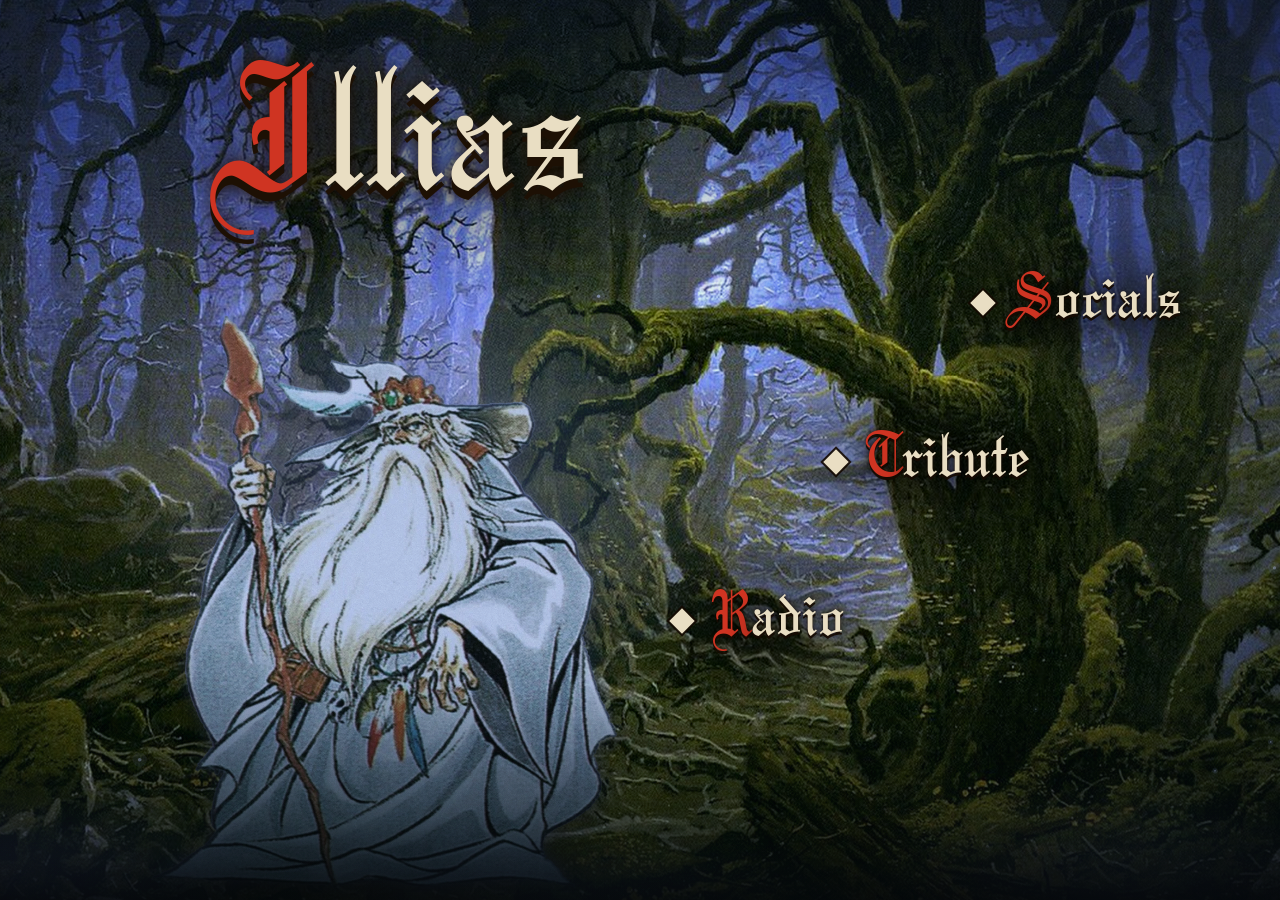
==== index.html @ f25bc2ce "Initial commit: Illias website Co-Authored-By: Claude Opus 4.6 <noreply@anthropic.com>" ====
<!DOCTYPE html>
<html lang="en">
<head>
<meta charset="utf-8">
<meta name="viewport" content="width=device-width, initial-scale=1">
<title>Illias</title>
<meta name="description" content="Illias — choose thy path.">
<style>
@font-face {
  font-family: "Olde English";
  src: url("[data-uri]") format("woff");
  font-weight: 400; font-style: normal; font-display: block;
}
/* ------------------------------------------------------------------
   ILLIAS — landing page
   Palette is pulled from the painting and from manuscript pigments:
   mist violet, moss, bark, aged vellum, and minium (rubric red).
------------------------------------------------------------------- */
:root {
  --mist:   #8f9bea;
  --moss:   #5d6a2a;
  --bark:   #0b0f0c;
  --vellum: #e9dec3;   /* aged paper white */
  --vellum-lit: #fbf3dc;
  --minium: #cf3422;   /* rubric red for the first letter of each word */
  --minium-lit: #f0482f;

  --scribe: "Olde English", "Old English Text MT", "Luminari", "Apple Chancery", fantasy, serif;

  /* wizard box is square; 72% of the frame height, 7% in from the left — as in the Figma mock */
  --wz: min(72vh, 46vw);
  --wz-left: 7vw;

  /* pointer parallax, -1..1, written by the script */
  --mx: 0; --my: 0;
}

* { box-sizing: border-box; }
html, body { height: 100%; margin: 0; background: var(--bark); overflow: hidden; }
body { font-family: var(--scribe); color: var(--vellum); -webkit-font-smoothing: antialiased; }

.scene { position: fixed; inset: 0; overflow: hidden; isolation: isolate; }
.layer { position: absolute; inset: 0; pointer-events: none; }

/* ---------- forest plate ---------- */
.forest {
  inset: -3%;
  background: url("[data-uri]") 38% 60% / cover no-repeat;
  transform: translate3d(calc(var(--mx) * -9px), calc(var(--my) * -6px), 0);
  filter: saturate(1.06) contrast(1.04) brightness(.94);
}

/* mist glowing behind the wizard's head and shoulders — the light his rim is graded for */
.backlight {
  background: radial-gradient(ellipse 32% 40% at calc(var(--wz-left) + var(--wz) * .56) calc(100% - var(--wz) * .70),
              rgba(160, 176, 255, .34), rgba(120, 140, 240, .10) 55%, transparent 75%);
  mix-blend-mode: screen;
}

/* ---------- wizard ---------- */
.wizard {
  position: absolute; left: var(--wz-left); bottom: 0;
  width: var(--wz); height: var(--wz);
  transform: translate3d(calc(var(--mx) * 12px), calc(var(--my) * 7px), 0);
  pointer-events: none;
}
.wizard .shadow {
  position: absolute; left: 14%; right: 6%; bottom: -1%; height: 13%;
  background: radial-gradient(closest-side, rgba(2, 5, 3, .82), rgba(2, 5, 3, .45) 55%, transparent);
  filter: blur(6px);
  animation: shadow-breathe 8s ease-in-out infinite;
}
.wizard img {
  position: absolute; inset: 0; width: 100%; height: 100%; display: block;
  filter: drop-shadow(0 0 .9vh rgba(150, 168, 255, .20)) drop-shadow(0 1.6vh 1.6vh rgba(0, 0, 0, .40));
  animation: hover 8s ease-in-out infinite;
  -webkit-user-drag: none; user-select: none;
}
@keyframes hover          { 0%, 100% { transform: translateY(0); } 50% { transform: translateY(-1.1%); } }
@keyframes shadow-breathe { 0%, 100% { transform: scale(1); opacity: 1; } 50% { transform: scale(.94); opacity: .82; } }

/* ---------- things in front of him: ground fog + the dark of the forest floor ---------- */
.fog { overflow: hidden; }
.fog i {
  position: absolute; bottom: -8vh; left: -30%; width: 160%; height: 34vh;
  background:
    radial-gradient(ellipse 22% 46% at 18% 70%, rgba(150, 165, 235, .30), transparent 70%),
    radial-gradient(ellipse 26% 40% at 46% 78%, rgba(120, 140, 215, .24), transparent 70%),
    radial-gradient(ellipse 20% 50% at 74% 72%, rgba(150, 170, 230, .20), transparent 70%);
  filter: blur(14px);
  animation: drift 46s linear infinite alternate;
}
.fog i + i { bottom: -12vh; opacity: .8; animation-duration: 70s; animation-direction: alternate-reverse; }
@keyframes drift { from { transform: translateX(-6%); } to { transform: translateX(6%); } }

.floor { background: linear-gradient(to top, rgba(4, 8, 5, .86) 0, rgba(4, 8, 5, .38) 9%, transparent 24%); }

/* ---------- one grade over everything, so plate and figure share the same air ---------- */
.grade {
  background:
    radial-gradient(ellipse 85% 80% at 42% 46%, transparent 38%, rgba(3, 5, 12, .62) 100%),
    linear-gradient(to bottom, rgba(10, 12, 30, .40), transparent 30%);
}
.wash  { background: #2c3a7a; mix-blend-mode: soft-light; opacity: .27; }
.grain {
  inset: -50%;
  background-image: url("data:image/svg+xml;utf8,<svg xmlns='http://www.w3.org/2000/svg' width='220' height='220'><filter id='n'><feTurbulence type='fractalNoise' baseFrequency='.9' numOctaves='2' stitchTiles='stitch'/><feColorMatrix values='0 0 0 0 .5  0 0 0 0 .5  0 0 0 0 .5  0 0 0 .9 0'/></filter><rect width='100%' height='100%' filter='url(%23n)'/></svg>");
  mix-blend-mode: overlay; opacity: .22;
}
canvas.motes { position: absolute; inset: 0; width: 100%; height: 100%; pointer-events: none; }

/* ---------- title ---------- */
.title {
  position: absolute; margin: 0;
  left: calc(var(--wz-left) + var(--wz) * .14); width: calc(var(--wz) * .80);
  top: 3vh;
  display: flex; justify-content: center;
  font-weight: 400; font-size: calc(var(--wz) * .33); line-height: 1; white-space: nowrap;
  transform: translate3d(calc(var(--mx) * 5px), calc(var(--my) * 3px), 0);
  filter: drop-shadow(0 .05em 0 #1d1004) drop-shadow(0 0 .04em #1d1004) drop-shadow(0 .12em .3em rgba(0, 0, 0, .75));
}
.title span { padding: .12em .14em .2em; color: var(--vellum); }
.title b, .way b { font-weight: 400; color: var(--minium); }

/* ---------- the three ways, rising on a diagonal from his open hand ---------- */
.ways {
  position: absolute; margin: 0; padding: 0; list-style: none;
  left: calc(var(--wz-left) + var(--wz) * .955); right: 6vw;
  top: 25vh; bottom: 22vh;
  display: grid; grid-template: repeat(3, minmax(0, 1fr)) / repeat(3, minmax(0, 1fr));
  font-size: min(9.6vh, 5.4vw);
  transform: translate3d(calc(var(--mx) * 16px), calc(var(--my) * 10px), 0);
}
.ways li:nth-child(1) { grid-area: 3 / 1; justify-self: start;  align-self: center; }
.ways li:nth-child(2) { grid-area: 2 / 2; justify-self: center; align-self: center; }
.ways li:nth-child(3) { grid-area: 1 / 3; justify-self: end;    align-self: center; }

.way {
  --p: 0;                                   /* 0 = far from the cursor, 1 = on it */
  position: relative; display: inline-flex; align-items: center; gap: .3em;
  padding: .18em .3em .22em; white-space: nowrap;
  color: inherit; text-decoration: none; line-height: 1; outline: none;
  transform: translate3d(0, calc(var(--p) * -.14em), 0) scale(calc(1 + var(--p) * .30)) rotate(calc(var(--p) * -2deg));
  will-change: transform;
}
.way::before {                              /* soft dark behind the word so it reads over branches */
  content: ""; position: absolute; inset: -45% -22%; z-index: -1;
  background: radial-gradient(closest-side, rgba(4, 7, 9, .66), rgba(4, 7, 9, .30) 60%, transparent);
  opacity: calc(.75 + var(--p) * .25);
}
.way .gem {
  flex: none; width: .26em; height: .26em;
  background: color-mix(in srgb, var(--vellum), var(--minium-lit) calc(var(--p) * 100%));
  box-shadow: 0 0 0 .03em rgba(20, 10, 2, .9), 0 0 calc(var(--p) * .7em) rgba(255, 90, 60, calc(var(--p) * .9));
  transform: rotate(calc(45deg + var(--p) * 180deg)) scale(calc(1 + var(--p) * .55));
}
.way .word {
  color: color-mix(in srgb, var(--vellum), var(--vellum-lit) calc(var(--p) * 100%));
  letter-spacing: calc(var(--p) * .035em);
  text-shadow:
    0 .04em 0 rgba(22, 11, 2, .95),
    0 0 .06em rgba(22, 11, 2, .9),
    0 0 calc(.1em + var(--p) * .5em) rgba(255, 232, 190, calc(var(--p) * .6)),
    0 .1em .35em rgba(0, 0, 0, .85);
}
.way b { color: color-mix(in srgb, var(--minium), var(--minium-lit) calc(var(--p) * 100%)); }
.way .rule {                                /* red rule that draws itself in under the word */
  position: absolute; left: .78em; right: .25em; bottom: .02em; height: .045em;
  background: linear-gradient(90deg, var(--minium-lit), var(--minium) 70%, transparent);
  box-shadow: 0 0 .25em rgba(255, 80, 50, .55);
  transform: scaleX(var(--p)); transform-origin: left center; opacity: calc(var(--p) * 1.4);
}
.way:focus-visible .word { text-decoration: underline; text-decoration-thickness: .04em; text-underline-offset: .14em; }

/* ---------- arrival: plate, then the wizard, then the name is inked, then the ways rise ---------- */
.forest, .backlight, .wizard, .title, .ways li, .fog { opacity: 0; }
.ready .forest    { animation: fade 1.4s ease-out forwards; }
.ready .backlight { animation: fade 2s .5s ease-out forwards; }
.ready .fog       { animation: fade 2.4s .6s ease-out forwards; }
.ready .wizard    { animation: arrive 1.5s .35s cubic-bezier(.2, .7, .2, 1) forwards; }
.ready .title     { animation: ink 1.5s 1.1s cubic-bezier(.6, 0, .3, 1) forwards; }
.ready .ways li   { animation: rise .9s cubic-bezier(.2, .8, .2, 1) forwards; }
.ready .ways li:nth-child(1) { animation-delay: 2.0s; }
.ready .ways li:nth-child(2) { animation-delay: 2.22s; }
.ready .ways li:nth-child(3) { animation-delay: 2.44s; }
@keyframes fade   { to { opacity: 1; } }
@keyframes arrive { from { opacity: 0; translate: 0 2.5vh; filter: blur(6px) brightness(1.5); } to { opacity: 1; translate: 0 0; filter: none; } }
@keyframes ink    { from { opacity: 1; clip-path: inset(-30% 100% -30% -10%); } to { opacity: 1; clip-path: inset(-30% -10% -30% -10%); } }
@keyframes rise   { from { opacity: 0; translate: -1.2em 1em; filter: blur(4px); } to { opacity: 1; translate: 0 0; filter: none; } }

/* ---------- tall screens / phones: name on top, the diagonal under it, wizard at the foot ---------- */
@media (max-aspect-ratio: 1/1) {
  :root { --wz: min(104vw, 58vh); --wz-left: calc(50vw - var(--wz) * .545); }
  .forest { background-position: 34% 60%; }
  .title  { left: 0; width: 100vw; top: 3.5vh; font-size: min(31vw, 16vh); }
  .ways   { left: 6vw; right: 6vw; top: 21vh; bottom: calc(var(--wz) * .86); font-size: min(12vw, 7vh); }
}

@media (prefers-reduced-motion: reduce) {
  .forest, .backlight, .wizard, .title, .ways li, .fog { opacity: 1; animation: none !important; }
  .wizard img, .wizard .shadow, .fog i { animation: none !important; }
  .forest, .wizard, .title, .ways { transform: none; }
  .way { transform: none; }
}
</style>
</head>
<body>
<main class="scene">
  <div class="layer forest"></div>
  <div class="layer backlight"></div>

  <div class="wizard">
    <div class="shadow"></div>
    <img src="[data-uri]" alt="An old wizard in pale robes, leaning on a tall carved staff" draggable="false">
  </div>

  <div class="layer fog"><i></i><i></i></div>
  <div class="layer floor"></div>
  <div class="layer grade"></div>
  <div class="layer wash"></div>
  <div class="layer grain"></div>
  <canvas class="motes" aria-hidden="true"></canvas>

  <h1 class="title"><span><b>I</b>llias</span></h1>

  <nav aria-label="Destinations">
    <ul class="ways">
      <li><a class="way" href="radio.html"><i class="gem"></i><span class="word"><b>R</b>adio</span><i class="rule"></i></a></li>
      <li><a class="way" href="tribute.html"><i class="gem"></i><span class="word"><b>T</b>ribute</span><i class="rule"></i></a></li>
      <li><a class="way" href="socials.html"><i class="gem"></i><span class="word"><b>S</b>ocials</span><i class="rule"></i></a></li>
    </ul>
  </nav>
</main>

<script>
(() => {
  const root = document.documentElement;
  const ways = [...document.querySelectorAll('.way')].map(el => ({ el, p: 0, target: 0, focus: false }));
  const calm = matchMedia('(prefers-reduced-motion: reduce)').matches;

  /* ---- arrival: wait for the wizard so nothing pops in late ---- */
  const wiz = document.querySelector('.wizard img');
  const go = () => document.body.classList.add('ready');
  (wiz.decode ? wiz.decode() : Promise.resolve()).then(go, go);
  setTimeout(go, 2500);

  /* ---- pointer: parallax + how near each way is ---- */
  let px = -9999, py = -9999, mx = 0, my = 0, tmx = 0, tmy = 0;
  const reach = () => Math.max(170, Math.min(innerWidth, innerHeight) * 0.27);
  addEventListener('pointermove', e => {
    px = e.clientX; py = e.clientY;
    tmx = (px / innerWidth) * 2 - 1; tmy = (py / innerHeight) * 2 - 1;
  }, { passive: true });
  const away = () => { px = py = -9999; tmx = tmy = 0; };
  document.addEventListener('pointerleave', away);
  addEventListener('blur', away);
  addEventListener('pointerup', e => { if (e.pointerType !== 'mouse') away(); });
  ways.forEach(w => {
    w.el.addEventListener('focus', () => { w.focus = w.el.matches(':focus-visible'); });
    w.el.addEventListener('blur',  () => { w.focus = false; });
  });

  /* ---- motes: a few drifting in the mist, and pale ones shed by whichever way you are near ---- */
  const cv = document.querySelector('canvas.motes'), ctx = cv.getContext('2d');
  let W = 0, H = 0, dpr = 1;
  const size = () => {
    dpr = Math.min(devicePixelRatio || 1, 2);
    W = innerWidth; H = innerHeight;
    cv.width = W * dpr; cv.height = H * dpr; ctx.setTransform(dpr, 0, 0, dpr, 0, 0);
  };
  size(); addEventListener('resize', size);
  const rnd = (a, b) => a + Math.random() * (b - a);
  const drifters = Array.from({ length: calm ? 0 : 28 }, () => ({
    x: rnd(0, 1), y: rnd(.15, .95), r: rnd(.6, 1.9), s: rnd(.004, .012), ph: rnd(0, 6.28), tw: rnd(.4, 1.1)
  }));
  const sparks = [];

  let last = performance.now();
  function frame(now) {
    const dt = Math.min((now - last) / 1000, .05); last = now;

    mx += (tmx - mx) * Math.min(1, dt * 4); my += (tmy - my) * Math.min(1, dt * 4);
    if (!calm) { root.style.setProperty('--mx', mx.toFixed(4)); root.style.setProperty('--my', my.toFixed(4)); }

    const R = reach();
    for (const w of ways) {
      const b = w.el.getBoundingClientRect();
      const dx = Math.max(b.left - px, 0, px - b.right), dy = Math.max(b.top - py, 0, py - b.bottom);
      const near = Math.max(0, 1 - Math.hypot(dx, dy) / R);
      w.target = w.focus ? 1 : near * near * (3 - 2 * near);            // smoothstep
      w.p += (w.target - w.p) * Math.min(1, dt * (w.target > w.p ? 9 : 5));
      w.el.style.setProperty('--p', w.p.toFixed(3));
      if (!calm && w.p > .25 && sparks.length < 150 && Math.random() < w.p * dt * 26) {
        sparks.push({ x: rnd(b.left, b.right), y: rnd(b.top + b.height * .3, b.bottom),
                      vx: rnd(-14, 14), vy: rnd(-46, -16), life: 0, max: rnd(.7, 1.5), r: rnd(.7, 2) });
      }
    }

    ctx.clearRect(0, 0, W, H);
    ctx.globalCompositeOperation = 'lighter';
    for (const d of drifters) {
      d.y -= d.s * dt; d.x += Math.sin(now / 1000 * d.tw + d.ph) * .0002;
      if (d.y < .1) { d.y = .97; d.x = rnd(0, 1); }
      const a = (.35 + .35 * Math.sin(now / 1000 * d.tw * 1.7 + d.ph)) * .7;
      const x = d.x * W + mx * 14 * d.r, y = d.y * H + my * 9 * d.r;
      ctx.fillStyle = `rgba(190,205,255,${a.toFixed(3)})`;
      ctx.beginPath(); ctx.arc(x, y, d.r, 0, 6.283); ctx.fill();
      ctx.fillStyle = `rgba(150,170,255,${(a * .22).toFixed(3)})`;
      ctx.beginPath(); ctx.arc(x, y, d.r * 4, 0, 6.283); ctx.fill();
    }
    for (let i = sparks.length - 1; i >= 0; i--) {
      const s = sparks[i]; s.life += dt;
      if (s.life > s.max) { sparks.splice(i, 1); continue; }
      s.x += s.vx * dt; s.y += s.vy * dt; s.vy -= 10 * dt;
      const k = s.life / s.max, a = Math.sin(k * Math.PI);
      ctx.fillStyle = `rgba(255,238,205,${(a * .9).toFixed(3)})`;
      ctx.beginPath(); ctx.arc(s.x, s.y, s.r * (1 - k * .5), 0, 6.283); ctx.fill();
      ctx.fillStyle = `rgba(255,120,80,${(a * .18).toFixed(3)})`;
      ctx.beginPath(); ctx.arc(s.x, s.y, s.r * 4.5, 0, 6.283); ctx.fill();
    }
    requestAnimationFrame(frame);
  }
  requestAnimationFrame(frame);
})();
</script>
</body>
</html>
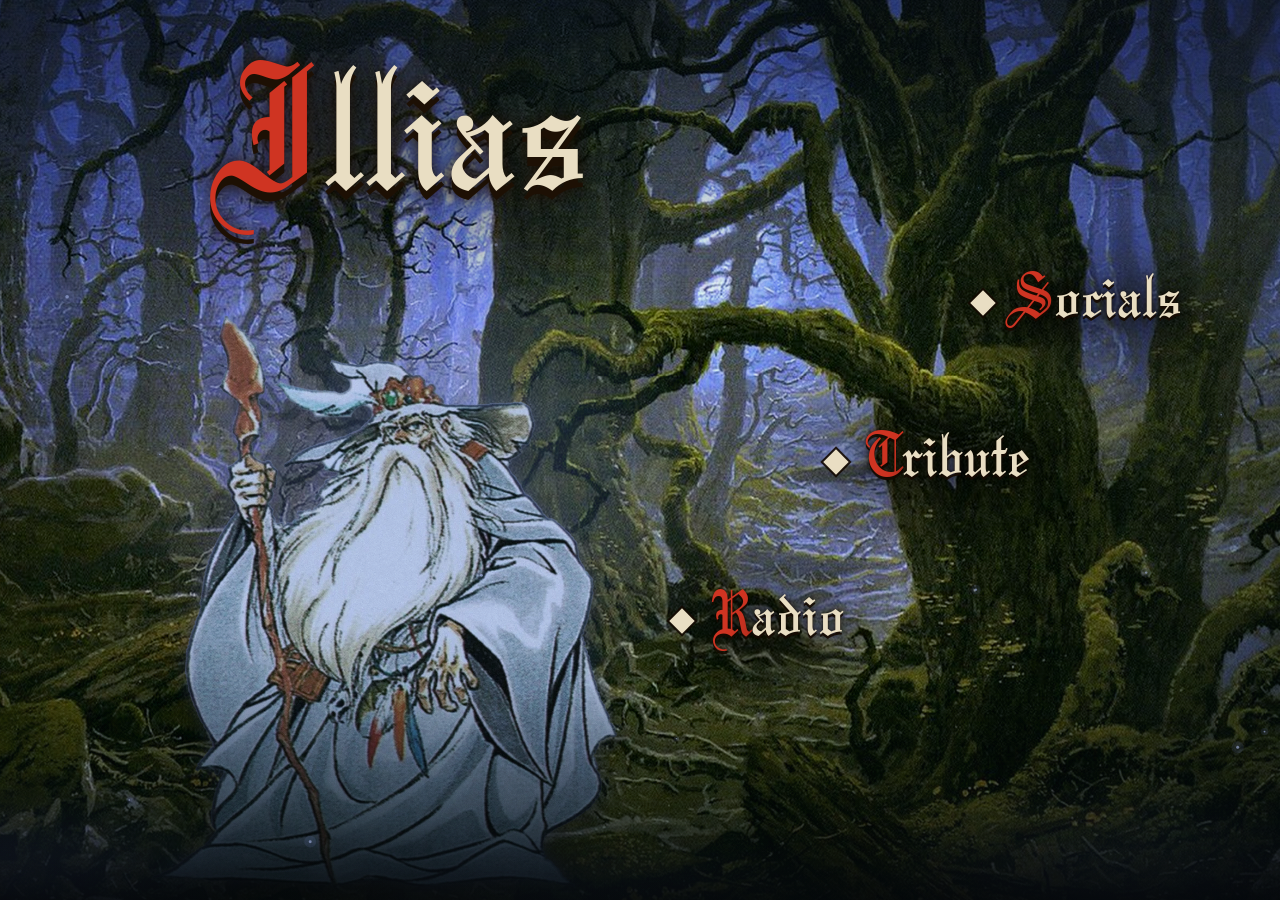
==== commit cd0b43f4: "Add medieval hand cursors to the whole site Co-Authored-By: Claude Opus 4.6 <noreply@anthropic.com>" ====
--- a/index.html
+++ b/index.html
@@ -5,6 +5,7 @@
 <meta name="viewport" content="width=device-width, initial-scale=1">
 <title>Illias</title>
 <meta name="description" content="Illias — choose thy path.">
+<link rel="stylesheet" href="cursors.css">
 <style>
 @font-face {
   font-family: "Olde English";
--- a/cursors.css
+++ b/cursors.css
@@ -0,0 +1,4 @@
+/* ---------- medieval hand cursors ---------- */
+*, *::before, *::after { cursor: url("cutouts/hand-default.png") 4 2, default; }
+a, button, [role="button"], input[type="submit"], .clickable, summary, .way { cursor: url("cutouts/hand-pointer.png") 4 2, pointer; }
+a:active, button:active, [role="button"]:active, .clickable:active, summary:active, .way:active { cursor: url("cutouts/hand-grab.png") 4 2, grabbing; }
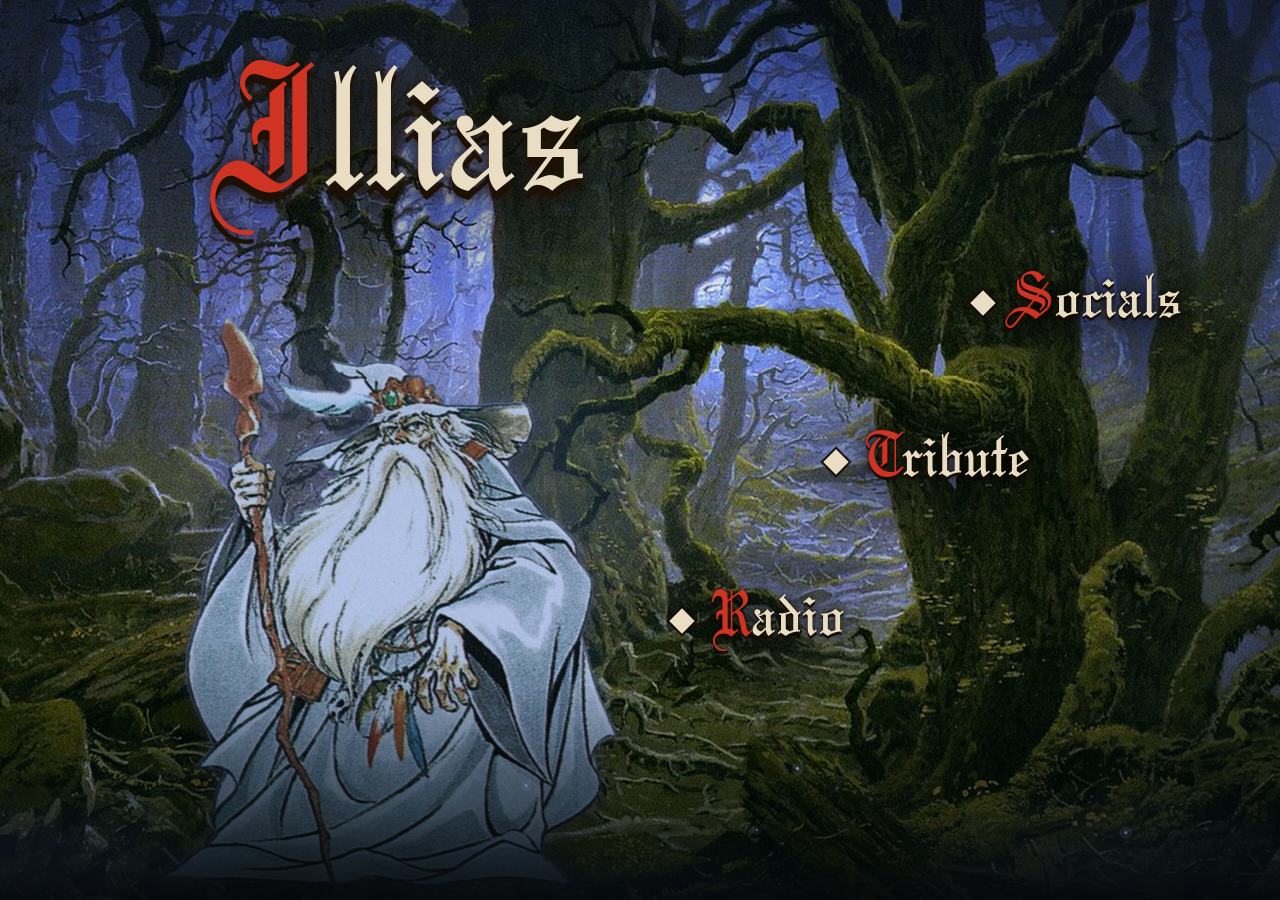
==== commit 59381306: "Smooth the tribute page turn and the landing page menu Tribute: clip the lifting leaf with transform" ====
--- a/index.html
+++ b/index.html
@@ -88,7 +88,7 @@
     radial-gradient(ellipse 22% 46% at 18% 70%, rgba(150, 165, 235, .30), transparent 70%),
     radial-gradient(ellipse 26% 40% at 46% 78%, rgba(120, 140, 215, .24), transparent 70%),
     radial-gradient(ellipse 20% 50% at 74% 72%, rgba(150, 170, 230, .20), transparent 70%);
-  filter: blur(14px);
+  will-change: transform;                 /* soft gradients already; a blur filter on top only cost frames */
   animation: drift 46s linear infinite alternate;
 }
 .fog i + i { bottom: -12vh; opacity: .8; animation-duration: 70s; animation-direction: alternate-reverse; }
@@ -156,14 +156,21 @@
   transform: rotate(calc(45deg + var(--p) * 180deg)) scale(calc(1 + var(--p) * .55));
 }
 .way .word {
+  position: relative;
   color: color-mix(in srgb, var(--vellum), var(--vellum-lit) calc(var(--p) * 100%));
   letter-spacing: calc(var(--p) * .035em);
   text-shadow:
     0 .04em 0 rgba(22, 11, 2, .95),
-    0 0 .06em rgba(22, 11, 2, .9),
-    0 0 calc(.1em + var(--p) * .5em) rgba(255, 232, 190, calc(var(--p) * .6)),
-    0 .1em .35em rgba(0, 0, 0, .85);
-}
+    0 0 .06em rgba(22, 11, 2, .9);
+}
+/* the two wide, soft shadows are painted once on their own layers (a copy of the word, shadow only)
+   instead of being re-blurred every frame the cursor is near */
+.way .word::before, .way .word::after {
+  content: attr(data-t); position: absolute; left: 0; top: 0; z-index: -1;
+  color: transparent; letter-spacing: 0; pointer-events: none; will-change: opacity;
+}
+.way .word::before { text-shadow: 0 .1em .35em rgba(0, 0, 0, .85); }
+.way .word::after  { text-shadow: 0 0 .6em rgba(255, 232, 190, .6); opacity: var(--p); }
 .way b { color: color-mix(in srgb, var(--minium), var(--minium-lit) calc(var(--p) * 100%)); }
 .way .rule {                                /* red rule that draws itself in under the word */
   position: absolute; left: .78em; right: .25em; bottom: .02em; height: .045em;
@@ -226,9 +233,9 @@
 
   <nav aria-label="Destinations">
     <ul class="ways">
-      <li><a class="way" href="radio.html"><i class="gem"></i><span class="word"><b>R</b>adio</span><i class="rule"></i></a></li>
-      <li><a class="way" href="tribute.html"><i class="gem"></i><span class="word"><b>T</b>ribute</span><i class="rule"></i></a></li>
-      <li><a class="way" href="socials.html"><i class="gem"></i><span class="word"><b>S</b>ocials</span><i class="rule"></i></a></li>
+      <li><a class="way" href="radio.html"><i class="gem"></i><span class="word" data-t="Radio"><b>R</b>adio</span><i class="rule"></i></a></li>
+      <li><a class="way" href="tribute.html"><i class="gem"></i><span class="word" data-t="Tribute"><b>T</b>ribute</span><i class="rule"></i></a></li>
+      <li><a class="way" href="socials.html"><i class="gem"></i><span class="word" data-t="Socials"><b>S</b>ocials</span><i class="rule"></i></a></li>
     </ul>
   </nav>
 </main>
@@ -246,7 +253,7 @@
   setTimeout(go, 2500);
 
   /* ---- pointer: parallax + how near each way is ---- */
-  let px = -9999, py = -9999, mx = 0, my = 0, tmx = 0, tmy = 0;
+  let px = -9999, py = -9999, mx = 0, my = 0, tmx = 0, tmy = 0, lmx = '', lmy = '';
   const reach = () => Math.max(170, Math.min(innerWidth, innerHeight) * 0.27);
   addEventListener('pointermove', e => {
     px = e.clientX; py = e.clientY;
@@ -265,7 +272,7 @@
   const cv = document.querySelector('canvas.motes'), ctx = cv.getContext('2d');
   let W = 0, H = 0, dpr = 1;
   const size = () => {
-    dpr = Math.min(devicePixelRatio || 1, 2);
+    dpr = 1;                                  // soft glows: 1x is enough, and a quarter of the pixels on Retina
     W = innerWidth; H = innerHeight;
     cv.width = W * dpr; cv.height = H * dpr; ctx.setTransform(dpr, 0, 0, dpr, 0, 0);
   };
@@ -281,7 +288,11 @@
     const dt = Math.min((now - last) / 1000, .05); last = now;
 
     mx += (tmx - mx) * Math.min(1, dt * 4); my += (tmy - my) * Math.min(1, dt * 4);
-    if (!calm) { root.style.setProperty('--mx', mx.toFixed(4)); root.style.setProperty('--my', my.toFixed(4)); }
+    if (!calm) {
+      const sx = mx.toFixed(3), sy = my.toFixed(3);
+      if (sx !== lmx) root.style.setProperty('--mx', lmx = sx);
+      if (sy !== lmy) root.style.setProperty('--my', lmy = sy);
+    }
 
     const R = reach();
     for (const w of ways) {
@@ -290,7 +301,8 @@
       const near = Math.max(0, 1 - Math.hypot(dx, dy) / R);
       w.target = w.focus ? 1 : near * near * (3 - 2 * near);            // smoothstep
       w.p += (w.target - w.p) * Math.min(1, dt * (w.target > w.p ? 9 : 5));
-      w.el.style.setProperty('--p', w.p.toFixed(3));
+      const sp = w.p < .001 ? '0' : w.p.toFixed(3);
+      if (sp !== w.sp) w.el.style.setProperty('--p', w.sp = sp);
       if (!calm && w.p > .25 && sparks.length < 150 && Math.random() < w.p * dt * 26) {
         sparks.push({ x: rnd(b.left, b.right), y: rnd(b.top + b.height * .3, b.bottom),
                       vx: rnd(-14, 14), vy: rnd(-46, -16), life: 0, max: rnd(.7, 1.5), r: rnd(.7, 2) });
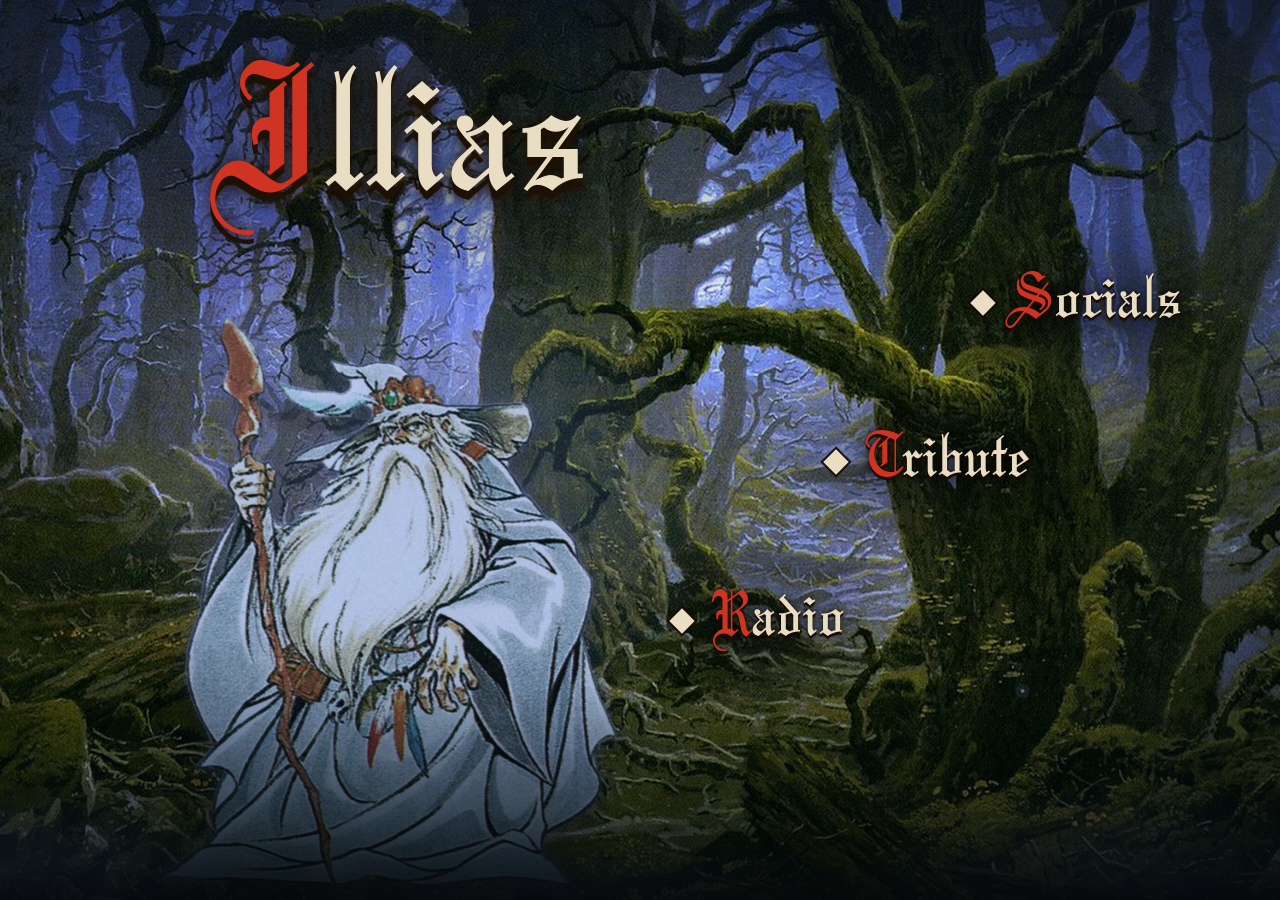
==== commit b7c59d1b: "Speak with the wizard: falling letters, a speech bubble, and a game of chess Clicking the wizard sca" ====
--- a/index.html
+++ b/index.html
@@ -196,12 +196,84 @@
 @keyframes ink    { from { opacity: 1; clip-path: inset(-30% 100% -30% -10%); } to { opacity: 1; clip-path: inset(-30% -10% -30% -10%); } }
 @keyframes rise   { from { opacity: 0; translate: -1.2em 1em; filter: blur(4px); } to { opacity: 1; translate: 0 0; filter: none; } }
 
+/* ---------- speak with the wizard: the words fall apart, and he asks what thou seekest ---------- */
+.wiz-hit {
+  position: absolute; left: 16%; top: 5%; width: 72%; height: 95%; padding: 0; border: 0; background: none;
+  border-radius: 46% 46% 8% 8%; pointer-events: auto; outline: none;
+}
+.wiz-hit:focus-visible { box-shadow: 0 0 0 3px rgba(240, 72, 47, .8); }
+.wizard:has(.wiz-hit:hover) img, .wizard:has(.wiz-hit:focus-visible) img {
+  filter: brightness(1.09) drop-shadow(0 0 1.4vh rgba(170, 186, 255, .42)) drop-shadow(0 1.6vh 1.6vh rgba(0, 0, 0, .40));
+}
+
+.inked .title { animation: none; opacity: 1; }          /* arrival is over: no clip, so letters may leave the line */
+.ch {
+  display: inline-block;
+  transition: transform .9s cubic-bezier(.2, .9, .3, 1.15), opacity .7s ease-out;
+  transition-delay: calc(var(--k) * 45ms + 120ms);
+}
+.talking .ch {
+  transform: translate(var(--dx), var(--dy)) rotate(var(--r)) scale(.8); opacity: 0;
+  transition: transform 1s cubic-bezier(.55, 0, .9, .45), opacity .75s ease-in .2s;
+  transition-delay: calc(var(--k) * 55ms);
+}
+.way .gem, .way .rule, .way::before, .way .word::before, .way .word::after { transition: opacity .5s; }
+.talking .way .gem, .talking .way .rule, .talking .way::before,
+.talking .way .word::before, .talking .way .word::after { opacity: 0 !important; }
+.talking .ways { pointer-events: none; }
+
+.bubble {
+  position: absolute; z-index: 3;
+  left: calc(var(--wz-left) + var(--wz) * .84); bottom: calc(var(--wz) * .80);
+  width: max-content; max-width: min(calc(100vw - var(--wz-left) - var(--wz) * .84 - 4vw), 15.5em);
+  padding: .55em 1em .7em 1.05em; font-size: min(4.7vh, 2.9vw); line-height: 1.1; color: #2b1d12;
+  background: linear-gradient(to bottom, var(--vellum-lit), var(--vellum) 55%, #d6c59b);
+  border-radius: .55em .6em .6em .12em;
+  filter: drop-shadow(0 0 .035em #1d1004) drop-shadow(0 0 .035em #1d1004) drop-shadow(0 .35em .7em rgba(0, 0, 0, .65));
+  transform-origin: -8% 108%;
+  transform: translate3d(calc(var(--mx) * 14px), calc(var(--my) * 9px), 0) scale(.15) rotate(-8deg);
+  opacity: 0; pointer-events: none;
+  transition: transform .5s cubic-bezier(.2, 1.35, .4, 1), opacity .22s ease-out;
+}
+.bubble.open { transform: translate3d(calc(var(--mx) * 14px), calc(var(--my) * 9px), 0) scale(1) rotate(0); opacity: 1; pointer-events: auto; }
+.bubble::before {                              /* the tail, reaching back toward his mouth */
+  content: ""; position: absolute; right: calc(100% - .05em); bottom: .1em; width: 1.5em; height: 1em;
+  background: #d9c9a0; clip-path: polygon(100% 0, 100% 78%, 0 100%);
+}
+.bubble .ask { margin: 0 0 .35em; }
+.bubble .ask span { display: inline-block; white-space: nowrap; }
+.bubble .ask b, .opt b { font-weight: 400; color: #b92a18; }
+.bubble .ask i { font-style: normal; opacity: 0; transition: opacity .12s; }
+.bubble .ask i.on { opacity: 1; }
+.asks { margin: 0; padding: 0; list-style: none; font-size: .86em; }
+.asks li { opacity: 0; translate: -.6em 0; transition: opacity .4s, translate .4s cubic-bezier(.2, .8, .2, 1); }
+.asks li.on { opacity: 1; translate: 0 0; }
+.opt {
+  position: relative; display: inline-flex; align-items: center; gap: .34em; padding: .1em .25em .14em .05em;
+  background: none; border: 0; font: inherit; color: inherit; white-space: nowrap; outline: none;
+  transition: transform .25s cubic-bezier(.2, .8, .2, 1);
+}
+.opt .gem {
+  flex: none; width: .24em; height: .24em; background: #5a4531; transform: rotate(45deg);
+  transition: transform .35s cubic-bezier(.2, .8, .2, 1), background .25s;
+}
+.opt::after {
+  content: ""; position: absolute; left: .62em; right: .2em; bottom: .02em; height: .05em;
+  background: linear-gradient(90deg, #cf3422, #cf3422 70%, transparent);
+  transform: scaleX(0); transform-origin: left center; transition: transform .3s cubic-bezier(.2, .8, .2, 1);
+}
+.opt:hover, .opt:focus-visible { transform: translateX(.22em); }
+.opt:hover .gem, .opt:focus-visible .gem { background: #cf3422; transform: rotate(225deg) scale(1.45); }
+.opt:hover::after, .opt:focus-visible::after { transform: scaleX(1); }
+
 /* ---------- tall screens / phones: name on top, the diagonal under it, wizard at the foot ---------- */
 @media (max-aspect-ratio: 1/1) {
   :root { --wz: min(104vw, 58vh); --wz-left: calc(50vw - var(--wz) * .545); }
   .forest { background-position: 34% 60%; }
   .title  { left: 0; width: 100vw; top: 3.5vh; font-size: min(31vw, 16vh); }
   .ways   { left: 6vw; right: 6vw; top: 21vh; bottom: calc(var(--wz) * .86); font-size: min(12vw, 7vh); }
+  .bubble { left: 5vw; right: auto; max-width: min(90vw, 15.5em); bottom: calc(var(--wz) * .88); font-size: min(6.4vw, 3.6vh); transform-origin: 42% 115%; border-radius: .55em; }
+  .bubble::before { right: auto; left: 34%; top: calc(100% - .05em); bottom: auto; width: 1em; height: 1.2em; clip-path: polygon(0 0, 100% 0, 70% 100%); }
 }
 
 @media (prefers-reduced-motion: reduce) {
@@ -209,6 +281,9 @@
   .wizard img, .wizard .shadow, .fog i { animation: none !important; }
   .forest, .wizard, .title, .ways { transform: none; }
   .way { transform: none; }
+  .ch, .talking .ch { transition: opacity .3s; transition-delay: 0s; transform: none; }
+  .bubble, .bubble.open { transition: opacity .2s; transform: none; }
+  .asks li { transition: none; translate: 0 0; }
 }
 </style>
 </head>
@@ -220,6 +295,7 @@
   <div class="wizard">
     <div class="shadow"></div>
     <img src="[data-uri]" alt="An old wizard in pale robes, leaning on a tall carved staff" draggable="false">
+    <button class="wiz-hit" type="button" aria-label="Speak with the wizard" aria-expanded="false" aria-controls="bubble"></button>
   </div>
 
   <div class="layer fog"><i></i><i></i></div>
@@ -238,13 +314,18 @@
       <li><a class="way" href="socials.html"><i class="gem"></i><span class="word" data-t="Socials"><b>S</b>ocials</span><i class="rule"></i></a></li>
     </ul>
   </nav>
+
+  <div class="bubble" id="bubble" role="dialog" aria-label="The wizard speaks" hidden>
+    <p class="ask" aria-live="polite"></p>
+    <ul class="asks"></ul>
+  </div>
 </main>
 
 <script>
 (() => {
   const root = document.documentElement;
   const ways = [...document.querySelectorAll('.way')].map(el => ({ el, p: 0, target: 0, focus: false }));
-  const calm = matchMedia('(prefers-reduced-motion: reduce)').matches;
+  const calm = matchMedia('(prefers-reduced-motion: reduce)').matches, body = document.body;
 
   /* ---- arrival: wait for the wizard so nothing pops in late ---- */
   const wiz = document.querySelector('.wizard img');
@@ -253,7 +334,7 @@
   setTimeout(go, 2500);
 
   /* ---- pointer: parallax + how near each way is ---- */
-  let px = -9999, py = -9999, mx = 0, my = 0, tmx = 0, tmy = 0, lmx = '', lmy = '';
+  let px = -9999, py = -9999, mx = 0, my = 0, tmx = 0, tmy = 0, lmx = '', lmy = '', talking = false;
   const reach = () => Math.max(170, Math.min(innerWidth, innerHeight) * 0.27);
   addEventListener('pointermove', e => {
     px = e.clientX; py = e.clientY;
@@ -299,7 +380,7 @@
       const b = w.el.getBoundingClientRect();
       const dx = Math.max(b.left - px, 0, px - b.right), dy = Math.max(b.top - py, 0, py - b.bottom);
       const near = Math.max(0, 1 - Math.hypot(dx, dy) / R);
-      w.target = w.focus ? 1 : near * near * (3 - 2 * near);            // smoothstep
+      w.target = talking ? 0 : w.focus ? 1 : near * near * (3 - 2 * near);   // smoothstep
       w.p += (w.target - w.p) * Math.min(1, dt * (w.target > w.p ? 9 : 5));
       const sp = w.p < .001 ? '0' : w.p.toFixed(3);
       if (sp !== w.sp) w.el.style.setProperty('--p', w.sp = sp);
@@ -333,6 +414,112 @@
     }
     requestAnimationFrame(frame);
   }
+
+  /* ---- the wizard speaks: click him, the words fall apart, and he asks what thou seekest ---- */
+  const hit = document.querySelector('.wiz-hit'), bubble = document.getElementById('bubble');
+  const askEl = bubble.querySelector('.ask'), optsEl = bubble.querySelector('.asks'), nav = document.querySelector('nav');
+  const breakables = [document.querySelector('.title span'), ...document.querySelectorAll('.way .word')];
+  let originals = null, mendT = 0, hideT = 0, typeT = 0, leaveT = 0, lastLore = -1;
+
+  const LORE = [
+    'The moss remembers every footfall. Tread as one who wishes to be forgotten.',
+    'No map shows this forest whole. The forest is still deciding.',
+    'A staff is only a tree that agreed to travel.',
+    'The owl knows thy name. It simply does not care to use it.',
+    'Never trade riddles with the fog. It hath nothing to lose.',
+    'All rivers are one river, pretending to be shy.',
+    'The moon is a lantern someone forgot to carry home.',
+    'He who counts the stars shall find he is owed a great many.',
+    'The road of excess leads to the palace of wisdom. So wrote Blake, and they called him mad.',
+    'If the fool would persist in his folly he would become wise. Blake again. Persist, wanderer.'
+  ];
+
+  function shatter() {                                   // every letter of the name and the three ways lets go
+    clearTimeout(mendT);
+    if (!originals) {
+      originals = breakables.map(el => el.innerHTML);
+      for (const el of breakables) {
+        let k = 0;
+        (function walk(node) {
+          for (const c of [...node.childNodes]) {
+            if (c.nodeType !== 3) { walk(c); continue; }
+            const f = document.createDocumentFragment();
+            for (const ch of c.textContent) {
+              const sp = document.createElement('span'); sp.className = 'ch'; sp.textContent = ch;
+              sp.style.cssText = `--k:${k++};--dx:${rnd(-1.4, 1.4).toFixed(2)}em;--dy:${rnd(1.6, 4.2).toFixed(2)}em;--r:${Math.round(rnd(-140, 140))}deg`;
+              f.appendChild(sp);
+            }
+            c.replaceWith(f);
+          }
+        })(el);
+      }
+      void body.offsetWidth;                             // so the fall starts from the resting line
+    }
+    body.classList.add('inked', 'talking');
+  }
+  function mend() {                                      // the letters climb back; then the plain text is restored
+    body.classList.remove('talking');
+    clearTimeout(mendT);
+    mendT = setTimeout(() => { if (originals) { breakables.forEach((el, i) => { el.innerHTML = originals[i]; }); originals = null; } }, 1700);
+  }
+
+  function ask(text, options) {
+    clearInterval(typeT);
+    askEl.innerHTML = text.split(' ').map((w, j) => '<span>' + [...w].map((ch, i) => i || j ? `<i>${ch}</i>` : `<b><i>${ch}</i></b>`).join('') + '</span>').join(' ');
+    askEl.setAttribute('aria-label', text);
+    optsEl.innerHTML = '';
+    for (const o of options) {
+      const li = document.createElement('li'), b = document.createElement('button');
+      b.type = 'button'; b.className = 'opt';
+      b.innerHTML = `<i class="gem"></i><span><b>${o.label[0]}</b>${o.label.slice(1)}</span>`;
+      b.addEventListener('click', o.act);
+      li.appendChild(b); optsEl.appendChild(li);
+    }
+    const letters = askEl.querySelectorAll('i'), items = [...optsEl.children];
+    const showOptions = () => items.forEach((li, i) => setTimeout(() => li.classList.add('on'), i * 130));
+    if (calm) { letters.forEach(l => l.classList.add('on')); showOptions(); return; }
+    let n = 0;
+    typeT = setInterval(() => {
+      if (n < letters.length) letters[n++].classList.add('on');
+      else { clearInterval(typeT); showOptions(); }
+    }, 26);
+  }
+  const menu = () => ask('What dost thou seek, wanderer?', [
+    { label: 'To go beyond the forest', act: beyond },
+    { label: 'To hear thy forbidden knowledge', act: lore },
+    { label: 'To play a game of chess', act: chess }
+  ]);
+  function lore() {
+    let i; do { i = Math.floor(Math.random() * LORE.length); } while (i === lastLore);
+    lastLore = i;
+    ask(LORE[i], [{ label: 'Tell me another', act: lore }, { label: 'Enough, old one', act: menu }]);
+  }
+  function beyond() {
+    ask('Then choose thy path. The wood shall part for thee.', []);
+    clearTimeout(leaveT); leaveT = setTimeout(hush, calm ? 1200 : 2300);
+  }
+  function chess() {
+    ask('Sit, then. Thou shalt regret it.', []);
+    clearTimeout(leaveT); leaveT = setTimeout(() => { location.href = 'chess.html'; }, calm ? 900 : 1700);
+  }
+
+  function speak() {
+    talking = true; shatter();
+    clearTimeout(hideT); clearTimeout(leaveT);
+    bubble.hidden = false; void bubble.offsetWidth; bubble.classList.add('open');
+    nav.inert = true; hit.setAttribute('aria-expanded', 'true'); hit.setAttribute('aria-label', 'Leave the wizard be');
+    menu();
+  }
+  function hush() {
+    talking = false; clearInterval(typeT); clearTimeout(leaveT);
+    bubble.classList.remove('open'); hideT = setTimeout(() => { bubble.hidden = true; }, 500);
+    nav.inert = false; hit.setAttribute('aria-expanded', 'false'); hit.setAttribute('aria-label', 'Speak with the wizard');
+    mend();
+  }
+  hit.addEventListener('click', () => (talking ? hush() : speak()));
+  addEventListener('keydown', e => { if (e.key === 'Escape' && talking) { hush(); hit.focus(); } });
+  addEventListener('pageshow', e => { if (e.persisted && talking) hush(); });     // coming back from the chessboard
+
   requestAnimationFrame(frame);
 })();
 </script>
